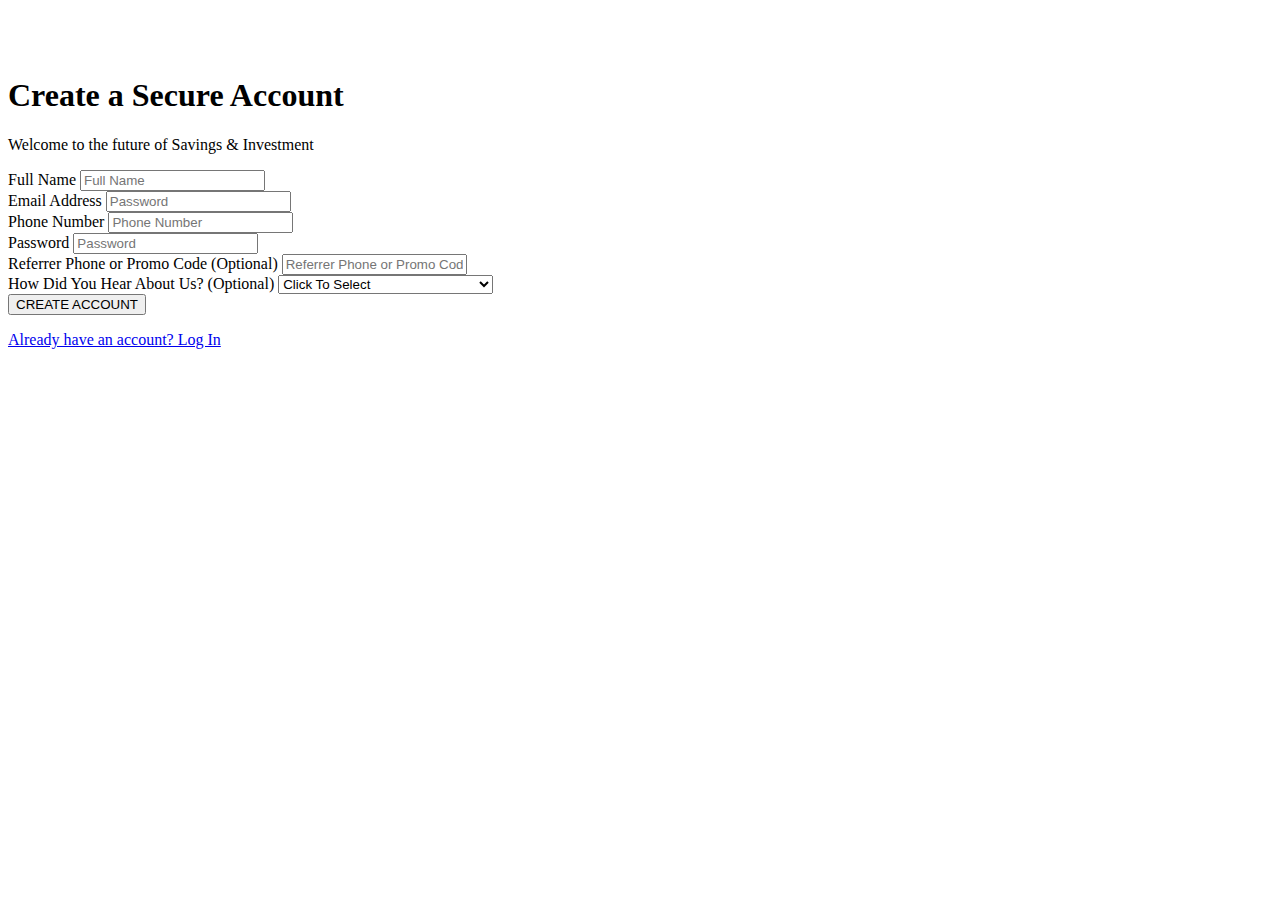
==== index.html @ 01b2bd79 "Create index.html" ====
<!DOCTYPE html>
<html lang="en">

<head>
  <link rel="stylesheet" type="text/css" href="style.css" />
  <title>PiggyVest | Dashboard</title>
</head>


<body>
  

    <p class="logo">
      <img src="./images/piggyvest_logo.svg" alt="piggyvest_logo">
    </p>

    <div class="container">

      <h1>Create a Secure Account</h1>

      <p>Welcome to the future of Savings & Investment</p>

      <form action="">
        <div class="col">
          <label for="fname">Full Name</label>
          <input type="text" id="fname" name="fname" placeholder="Full Name">
        </div>

        <div class="col">
          <label for="email">Email Address</label>
          <input type="text" id="email" name="emailaddress" placeholder="Password">
        </div>

        <div class="col">
          <label for="pnumber">Phone Number</label>
          <input type="text" id="pnumber" name="pnumber" placeholder="Phone Number">
        </div>

        <div class="col">
          <label for="password">Password</label>
          <input type="password" id="password" name="password" placeholder="Password">
        </div>

        <div class="col">
          <label for="referrer">Referrer Phone or Promo Code (Optional)
          </label>
          <input type="text" id="referrer" name="referrer" placeholder="Referrer Phone or Promo Code (Optional)">
        </div>

        <div class="col select-wrapper">
          <label for="aboutus">How Did You Hear About Us? (Optional)</label>
          <select name="clicktoselect" id="howdidyouhearaboutuus">
            <option value="clicktoselect">Click To Select</option>
            <option value="facebook">Facebook</option>
            <option value="twitter">Twitter</option>
            <option value="ffcoworker">Friend/Family/Coworker Referral</option>
            <option value="googlesearrch">Google Search</option>
            <option value="googleplaystore">Google Playstore</option>
            <option value="onlineblog">Online Blog</option>
            <option value="localnewspaper">Local Newspaper</option>
            <option value="atanevent">At an event</option>
            <option value="other">Other</option>
          </select>
        </div>

        <button>CREATE ACCOUNT</button>

      </form>

    </div>
    <p class="footer">
      <a href="https://dashboard.piggyvest.com/login">Already have an account? Log In</a>
    </p>
  

</body>

</html>
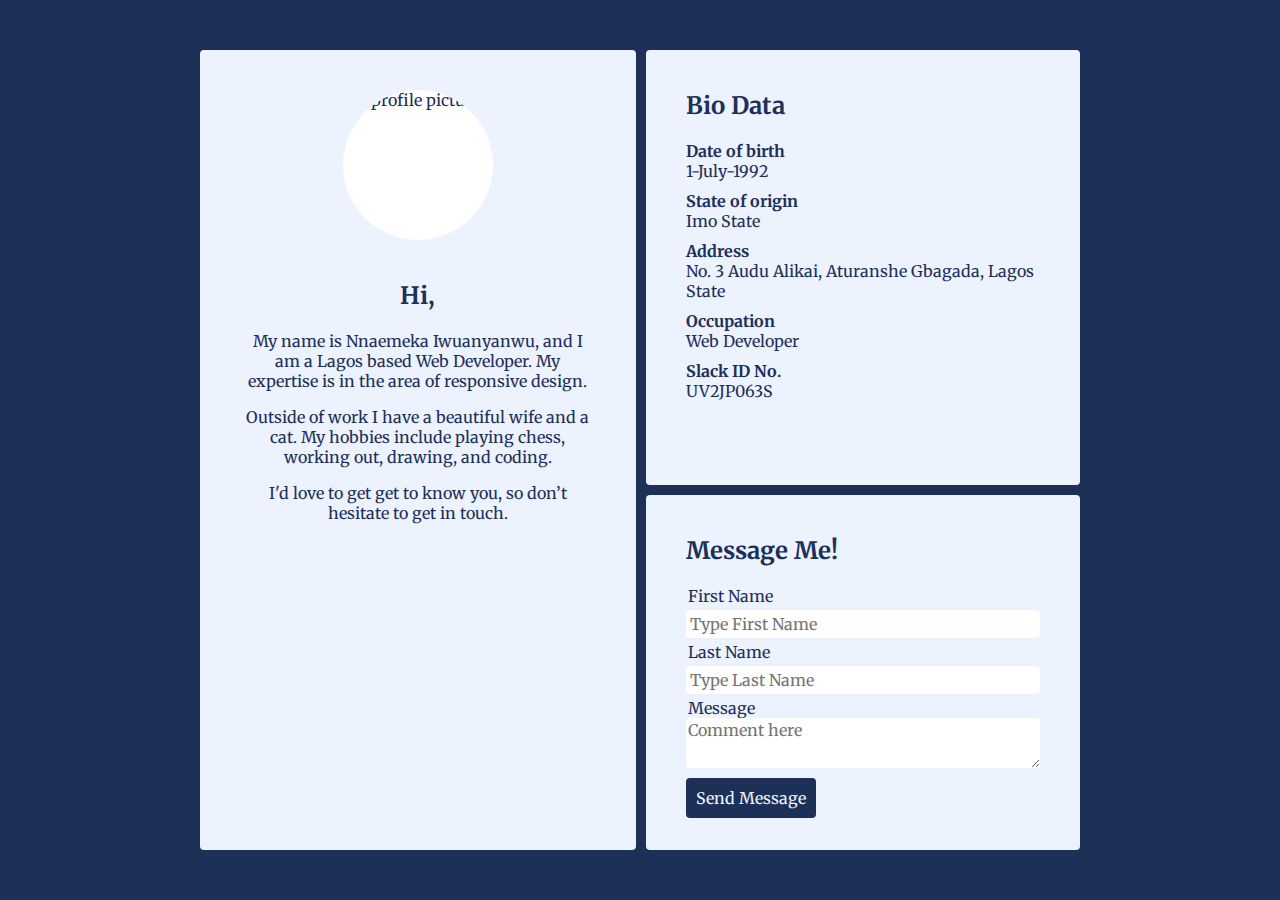
==== commit fa297eb9: "Add files via upload" ====
--- a/index.html
+++ b/index.html
@@ -1,79 +1,259 @@
-
 <!DOCTYPE html>
 <html lang="en">
 
 <head>
-  <link rel="stylesheet" type="text/css" href="style.css" />
-  <title>PiggyVest | Dashboard</title>
+  <meta charset="UTF-8" />
+  <meta name="viewport" content="width=device-width, initial-scale=1.0" />
+  <link href="https://fonts.googleapis.com/css?family=Merriweather&display=swap" rel="stylesheet" />
+  <script src="https://kit.fontawesome.com/73a4c56df7.js" crossorigin="anonymous"></script>
+
+  <title>Emeka's Profile</title>
+  <style>
+    html>* {
+      box-sizing: border-box;
+    }
+
+    body {
+      margin: 0;
+      background: rgb(29, 48, 87);
+      font-family: "Merriweather", sans-serif;
+      height: 100vh;
+      display: flex;
+      color: rgb(29, 48, 87);
+    }
+
+    div {
+      box-sizing: border-box;
+    }
+
+    .wrapper {
+      padding: 5px;
+      display: flex;
+      height: 820px;
+      min-height: 820px;
+      width: 900px;
+      margin: auto;
+      justify-content: center;
+    }
+
+    .left-container,
+    .right-container {
+      margin: 5px;
+    }
+
+    .left-container {
+      flex-basis: 50%;
+      background: rgb(237, 242, 255);
+      border-radius: 4px;
+      padding: 40px;
+      text-align: center;
+      display: flex;
+      /* align-items: center; */
+      justify-content: center;
+    }
+
+    .right-container {
+      flex-basis: 50%;
+    }
+
+    .right-container-top,
+    .right-container-bottom {
+      border-radius: 4px;
+      background: rgb(237, 242, 255);
+      margin-bottom: 10px;
+      padding: 40px;
+    }
+
+    .right-container-top {
+      height: calc(55% - 5px);
+    }
+
+    .right-container-bottom {
+      height: calc(45% - 5px);
+    }
+
+    ul {
+      padding: 0;
+      list-style: none;
+    }
+
+    h2 {
+      margin-top: 0;
+    }
+
+    img {
+      height: 150px;
+      width: 150px;
+      background-color: white;
+      display: inline-block;
+      border-radius: 100%;
+      margin-bottom: 40px;
+      object-fit: cover;
+    }
+
+    i {
+      font-size: 20px;
+    }
+
+    .bio-data {
+      display: flex;
+    }
+
+    .bio-data-info {
+      margin: 4px;
+      text-align: center;
+      flex-basis: calc(100% / 3);
+    }
+
+    form {
+      padding
+    }
+
+    .label {
+      font-size: 10px;
+    }
+
+    li {
+      font-weight: bold;
+      margin-top: 10px;
+    }
+
+    .socials a {
+      color: rgb(29, 48, 87);
+      text-decoration: none;
+      font-size: 40px;
+      
+    }
+
+
+    input {
+      width: 100%;
+      font-family: "Merriweather", sans-serif;
+      padding: 4px;
+      font-size: 100%;
+      margin-top: 4px;
+      border-radius: 4px;
+      border: 0;
+      margin-bottom: 4px;
+      box-sizing: border-box;
+
+
+    }
+
+    label {
+      padding: 2px;
+    }
+
+    textarea {
+      width: 100%;
+      border-radius: 4px;
+      font-family: "Merriweather", sans-serif;
+      font-size: 100%;
+      height: 50px;
+      box-sizing: border-box;
+      border: 0;
+    }
+
+    button {
+      font-family: "Merriweather", sans-serif;
+      font-size: inherit;
+      color: rgb(237, 242, 255);
+      background-color: rgb(29, 48, 87);
+      margin-top: 6px;
+      padding: 10px;
+      border-radius: 4px;
+      border: 0;
+      cursor: pointer;
+
+    }
+
+    .fa-facebook-square,
+    .fa-envelope-square,
+    .fa-twitter-square {
+      font-size: 35px;
+    }
+
+    
+
+    @media only screen and (max-width: 926px) {
+      .wrapper {
+        width: 80%;
+        flex-wrap: wrap;
+      }
+
+      .left-container,
+      .right-container {
+        flex-basis: 100%;
+        max-width: 100%;
+      }
+
+      .left-container,
+      .right-container-top,
+      .right-container-bottom {
+        padding: 20px;
+      }
+
+
+    }
+  </style>
 </head>
 
-
 <body>
-  
-
-    <p class="logo">
-      <img src="./images/piggyvest_logo.svg" alt="piggyvest_logo">
-    </p>
-
-    <div class="container">
-
-      <h1>Create a Secure Account</h1>
-
-      <p>Welcome to the future of Savings & Investment</p>
-
-      <form action="">
-        <div class="col">
-          <label for="fname">Full Name</label>
-          <input type="text" id="fname" name="fname" placeholder="Full Name">
+  <div class="wrapper">
+    <div class="left-container">
+      <div class="about-me">
+        <img src="./20200417_161532.png" alt="profile picture" />
+        <h2>Hi,</h2>
+        <p>My name is Nnaemeka Iwuanyanwu, and I am a Lagos based Web Developer. My expertise is in the area of
+          responsive design.</p>
+        <p>Outside of work I have a beautiful wife and a cat. My hobbies include playing chess, working out, drawing, and coding.
+        </p>
+        <p>I'd love to get get to know you, so don’t hesitate to get in touch.</p>
+        <div class="socials">
+          <a href="https://www.facebook.com/your.username2222222222"><i class="fab fa-facebook-square"></i></a>
+          <a href="https://twitter.com/Emeka987"><i class="fab fa-twitter-square"></i></i></a>
+          <a href="mailto:i.emeka74@yahoo.com"><i class="fas fa-envelope-square"></i></a>
         </div>
-
-        <div class="col">
-          <label for="email">Email Address</label>
-          <input type="text" id="email" name="emailaddress" placeholder="Password">
-        </div>
-
-        <div class="col">
-          <label for="pnumber">Phone Number</label>
-          <input type="text" id="pnumber" name="pnumber" placeholder="Phone Number">
-        </div>
-
-        <div class="col">
-          <label for="password">Password</label>
-          <input type="password" id="password" name="password" placeholder="Password">
-        </div>
-
-        <div class="col">
-          <label for="referrer">Referrer Phone or Promo Code (Optional)
-          </label>
-          <input type="text" id="referrer" name="referrer" placeholder="Referrer Phone or Promo Code (Optional)">
-        </div>
-
-        <div class="col select-wrapper">
-          <label for="aboutus">How Did You Hear About Us? (Optional)</label>
-          <select name="clicktoselect" id="howdidyouhearaboutuus">
-            <option value="clicktoselect">Click To Select</option>
-            <option value="facebook">Facebook</option>
-            <option value="twitter">Twitter</option>
-            <option value="ffcoworker">Friend/Family/Coworker Referral</option>
-            <option value="googlesearrch">Google Search</option>
-            <option value="googleplaystore">Google Playstore</option>
-            <option value="onlineblog">Online Blog</option>
-            <option value="localnewspaper">Local Newspaper</option>
-            <option value="atanevent">At an event</option>
-            <option value="other">Other</option>
-          </select>
-        </div>
-
-        <button>CREATE ACCOUNT</button>
-
-      </form>
-
+      </div>
     </div>
-    <p class="footer">
-      <a href="https://dashboard.piggyvest.com/login">Already have an account? Log In</a>
-    </p>
-  
-
+
+    <div class="right-container">
+      <div class="right-container-top">
+        <h2>Bio Data</h2>
+        <ul>
+          <li>Date of birth</li>
+          1-July-1992
+
+          <li>State of origin</li>
+          Imo State
+
+          <li>Address</li>
+          No. 3 Audu Alikai, Aturanshe Gbagada, Lagos State
+
+          <li>Occupation</li>
+          Web Developer
+
+          <li>Slack ID No.</li>
+          UV2JP063S
+
+        </ul>
+      </div>
+
+      <div class="right-container-bottom">
+        <h2>Message Me!</h2>
+        <form action=""></form>
+        <label for="firstname">First Name</label>
+        <input type="text" name="fname" id="fname" placeholder="Type First Name">
+        <label for="lastname">Last Name</label>
+        <input type="lname" name="lname" id="Last name" placeholder="Type Last Name">
+        <label for="message">Message</label>
+        <textarea name="message" id="message" placeholder="Comment here"></textarea>
+        <button>Send Message </button>
+
+
+      </div>
+    </div>
+  </div>
 </body>
 
-</html>
+</html>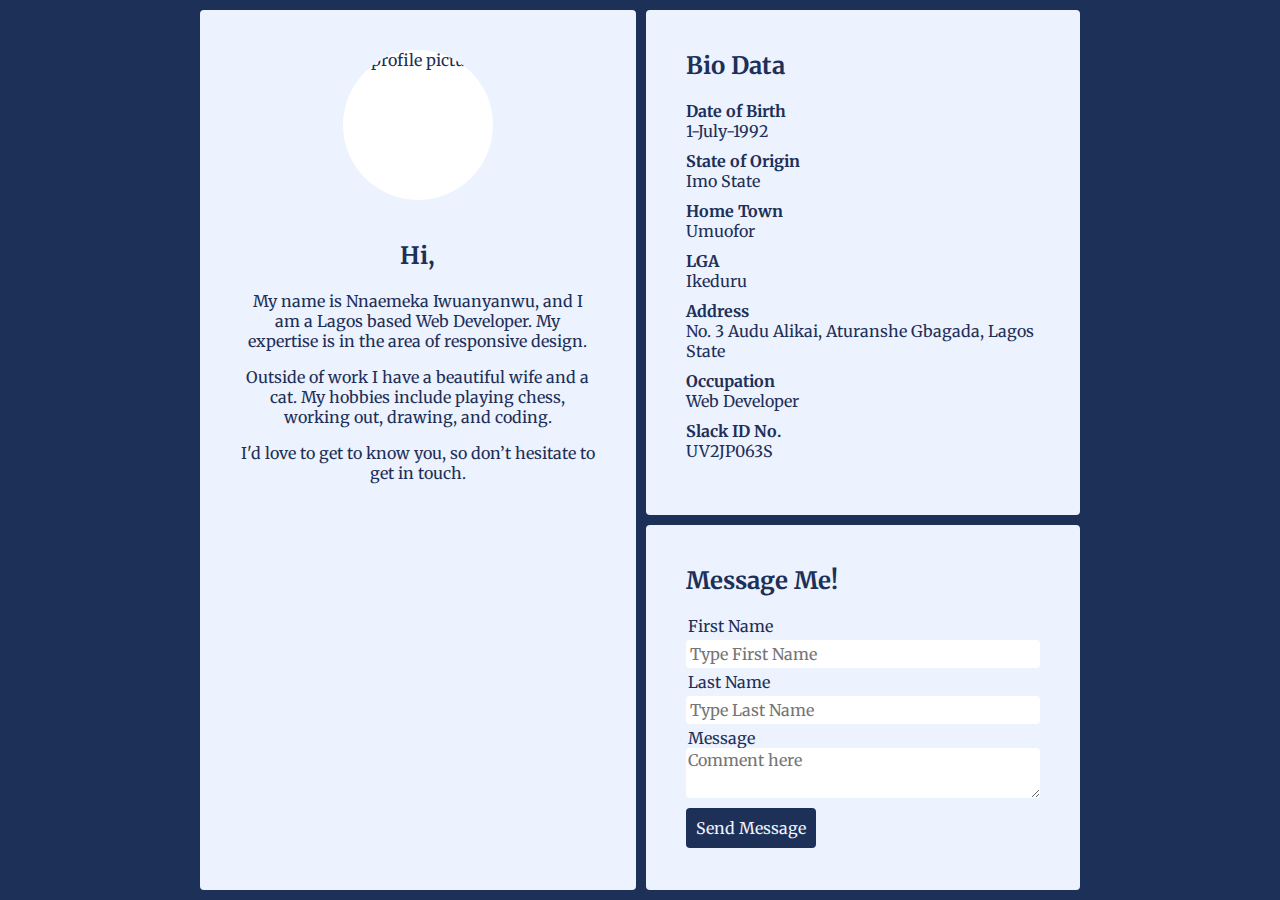
==== commit 00a1611d: "Add files via upload" ====
--- a/index.html
+++ b/index.html
@@ -29,8 +29,8 @@
     .wrapper {
       padding: 5px;
       display: flex;
-      height: 820px;
-      min-height: 820px;
+      height: 900px;
+      min-height: 900px;
       width: 900px;
       margin: auto;
       justify-content: center;
@@ -65,11 +65,11 @@
     }
 
     .right-container-top {
-      height: calc(55% - 5px);
+      height: calc(58% - 5px);
     }
 
     .right-container-bottom {
-      height: calc(45% - 5px);
+      height: calc(42% - 5px);
     }
 
     ul {
@@ -208,7 +208,7 @@
           responsive design.</p>
         <p>Outside of work I have a beautiful wife and a cat. My hobbies include playing chess, working out, drawing, and coding.
         </p>
-        <p>I'd love to get get to know you, so don’t hesitate to get in touch.</p>
+        <p>I'd love to get to know you, so don’t hesitate to get in touch.</p>
         <div class="socials">
           <a href="https://www.facebook.com/your.username2222222222"><i class="fab fa-facebook-square"></i></a>
           <a href="https://twitter.com/Emeka987"><i class="fab fa-twitter-square"></i></i></a>
@@ -221,11 +221,17 @@
       <div class="right-container-top">
         <h2>Bio Data</h2>
         <ul>
-          <li>Date of birth</li>
+          <li>Date of Birth</li>
           1-July-1992
 
-          <li>State of origin</li>
+          <li>State of Origin</li>
           Imo State
+
+          <li>Home Town</li>
+          Umuofor
+
+          <li>LGA</li>
+          Ikeduru
 
           <li>Address</li>
           No. 3 Audu Alikai, Aturanshe Gbagada, Lagos State
@@ -241,7 +247,7 @@
 
       <div class="right-container-bottom">
         <h2>Message Me!</h2>
-        <form action=""></form>
+        <form action="action.php"></form>
         <label for="firstname">First Name</label>
         <input type="text" name="fname" id="fname" placeholder="Type First Name">
         <label for="lastname">Last Name</label>
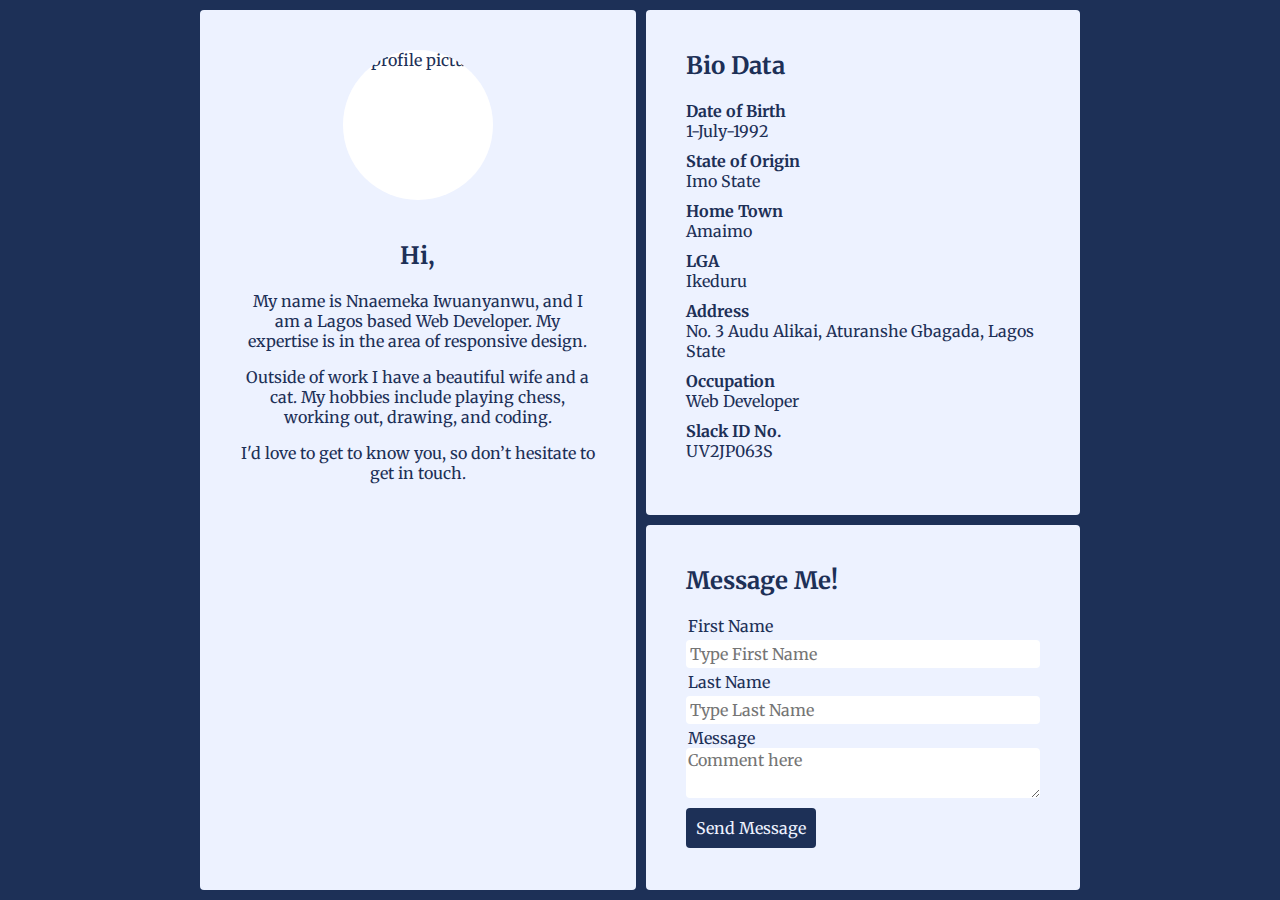
==== commit 350a65d4: "Update index.html" ====
--- a/index.html
+++ b/index.html
@@ -228,7 +228,7 @@
           Imo State
 
           <li>Home Town</li>
-          Umuofor
+          Amaimo
 
           <li>LGA</li>
           Ikeduru
@@ -262,4 +262,4 @@
   </div>
 </body>
 
-</html>+</html>
